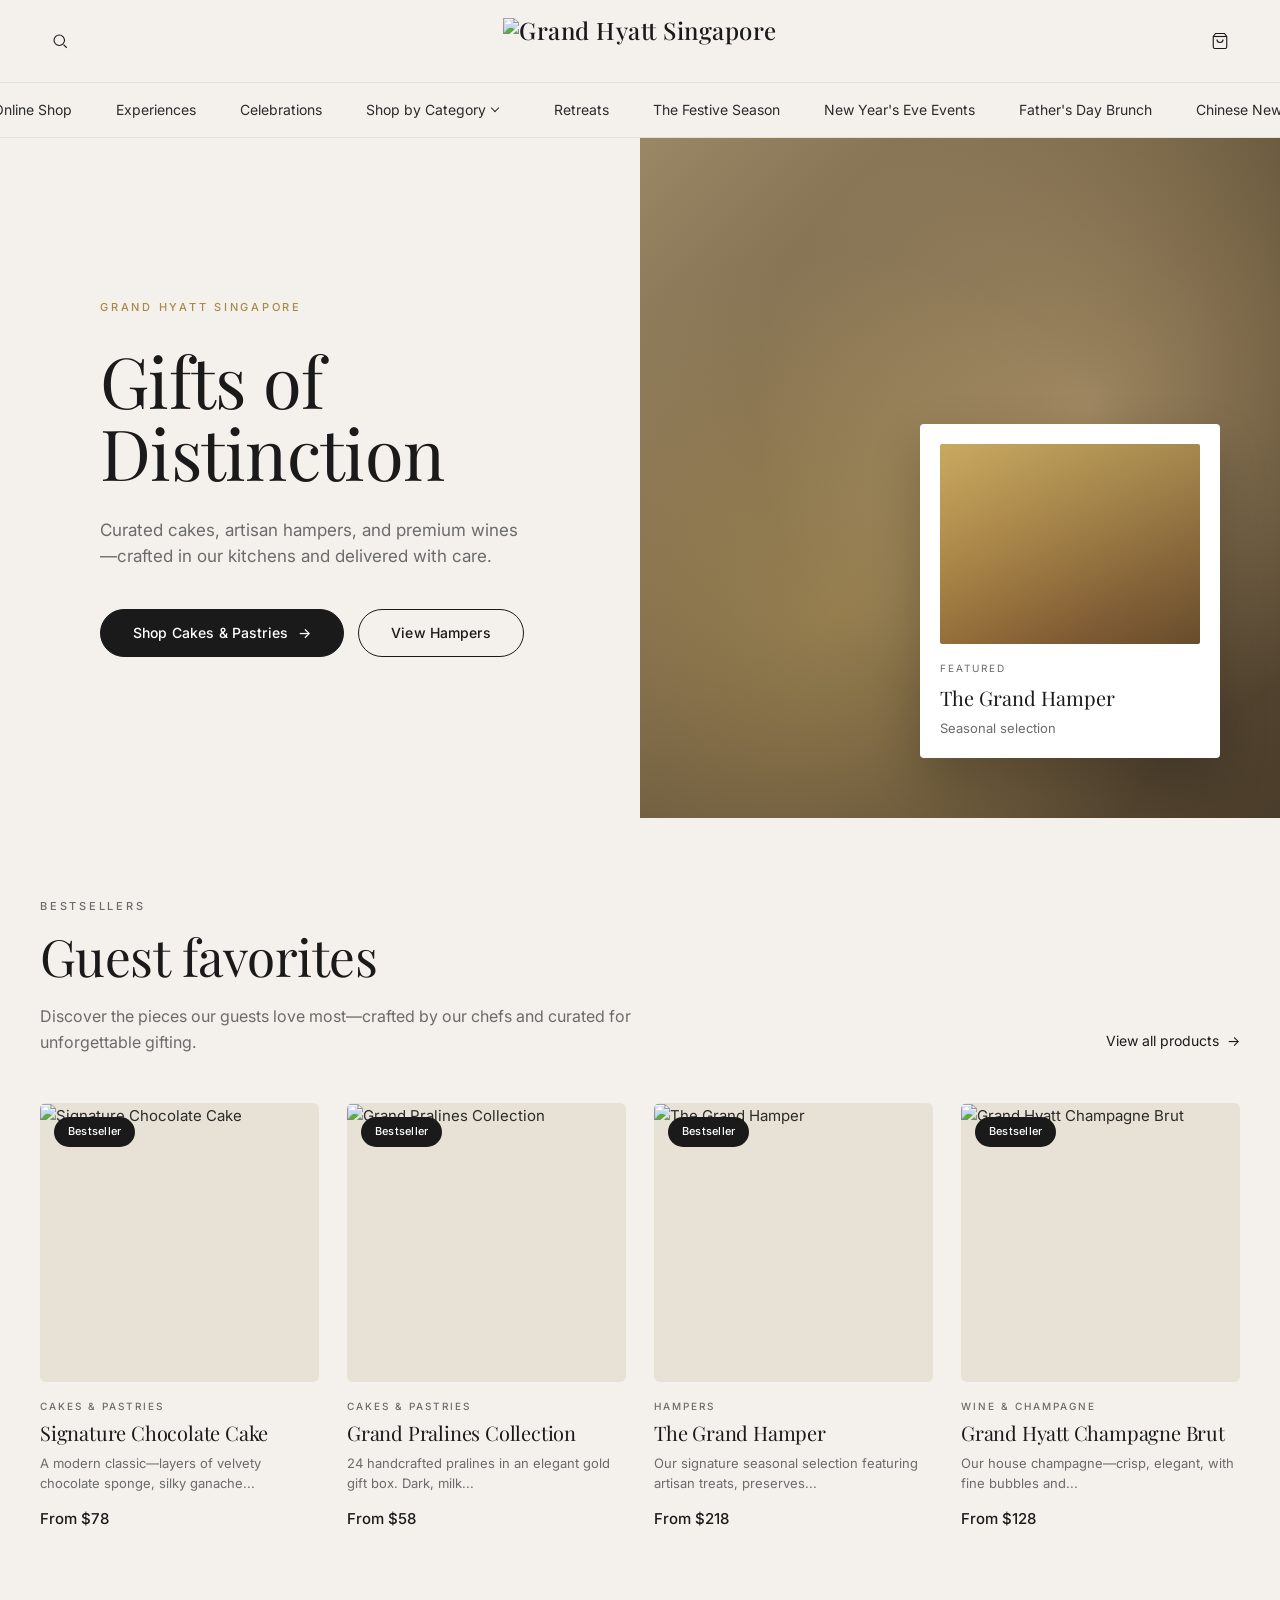
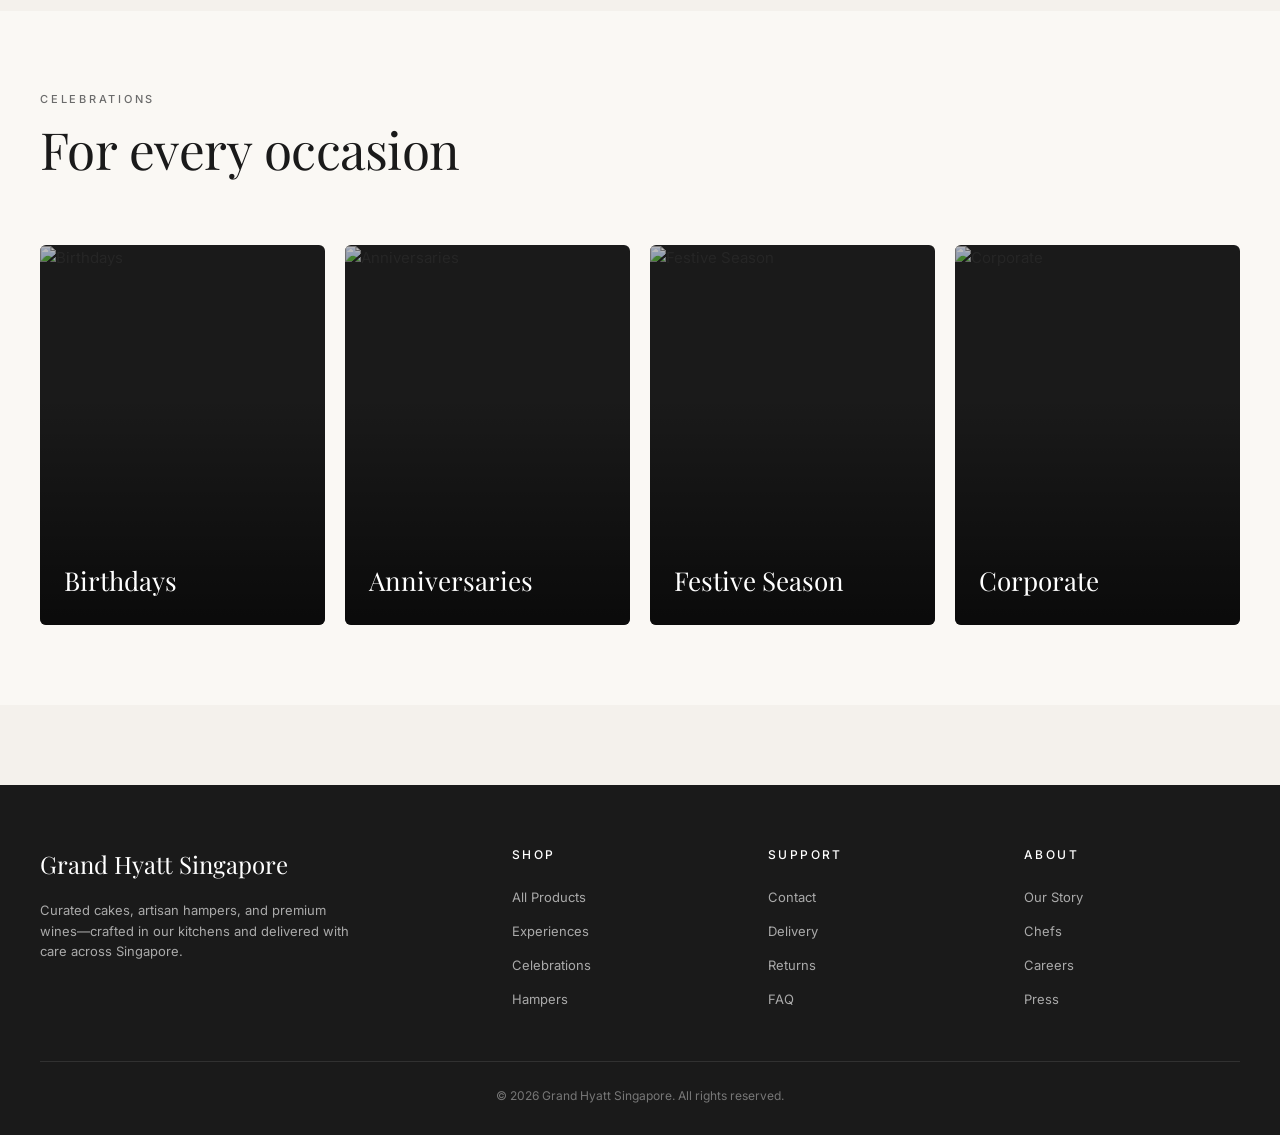
==== index.html @ 4c09e475 "create new template" ====
<!DOCTYPE html>
<html lang="en">
<head>
    <meta charset="UTF-8">
    <meta name="viewport" content="width=device-width, initial-scale=1.0">
    <title>Grand Hyatt Singapore — Gifts of Distinction</title>
    <link href="https://fonts.googleapis.com/css2?family=Playfair+Display:wght@400;500;600&family=Inter:wght@300;400;500;600&display=swap" rel="stylesheet">
    <link href="https://cdn.jsdelivr.net/npm/bootstrap@5.3.2/dist/css/bootstrap.min.css" rel="stylesheet">
    <link rel="stylesheet" href="assets/css/style.css">
</head>
<body>

<!-- ============ HEADER ============ -->
<header class="site-header">
    <div class="top-bar">
        <button class="icon-btn" aria-label="Search">
            <svg width="18" height="18" viewBox="0 0 24 24" fill="none" stroke="currentColor" stroke-width="1.5"><circle cx="11" cy="11" r="7"/><path d="m21 21-4.3-4.3"/></svg>
        </button>
        <a href="index.html" class="brand-logo"><img src="https://ireward.superghs.com/resource/yqhyattsgstore/logo/logo.jpg?v1.0004" alt="Grand Hyatt Singapore"></a>
        <a href="cart.html" class="icon-btn" aria-label="Cart">
            <svg width="18" height="18" viewBox="0 0 24 24" fill="none" stroke="currentColor" stroke-width="1.5"><path d="M6 2 3 6v14a2 2 0 0 0 2 2h14a2 2 0 0 0 2-2V6l-3-4Z"/><path d="M3 6h18"/><path d="M16 10a4 4 0 0 1-8 0"/></svg>
        </a>
    </div>
    <nav class="main-nav">
        <ul>
            <li><a href="shop.html">The Online Shop</a></li>
            <li><a href="experiences.html">Experiences</a></li>
            <li><a href="celebrations.html">Celebrations</a></li>
            <li class="has-dropdown">
                <a href="shop.html">Shop by Category</a>
                <div class="dropdown-menu-gh">
                    <a href="shop.html">Cakes &amp; Pastries</a>
                    <a href="shop.html">Hampers</a>
                    <a href="shop.html">Wine &amp; Champagne</a>
                    <a href="shop.html">Dining</a>
                    <a href="shop.html">Wellness</a>
                </div>
            </li>
            <li class="nav-divider"></li>
            <li><a href="shop.html">Retreats</a></li>
            <li><a href="shop.html">The Festive Season</a></li>
            <li><a href="shop.html">New Year's Eve Events</a></li>
            <li><a href="shop.html">Father's Day Brunch</a></li>
            <li><a href="shop.html">Chinese New Year</a></li>
        </ul>
    </nav>
</header>

<!-- ============ HERO ============ -->
<section class="hero">
    <div class="hero-content">
        <div class="hero-eyebrow fade-up">GRAND HYATT SINGAPORE</div>
        <h1 class="hero-title fade-up">Gifts of<br>Distinction</h1>
        <p class="hero-subtitle fade-up">Curated cakes, artisan hampers, and premium wines—crafted in our kitchens and delivered with care.</p>
        <div class="hero-actions fade-up">
            <a href="shop.html" class="btn-gh btn-primary-gh">
                Shop Cakes &amp; Pastries <span class="arrow">→</span>
            </a>
            <a href="celebrations.html" class="btn-gh btn-outline-gh">View Hampers</a>
        </div>
    </div>
    <div class="hero-image">
        <div class="hero-featured-card">
            <div class="featured-img"></div>
            <div class="featured-label">FEATURED</div>
            <div class="featured-title">The Grand Hamper</div>
            <div class="featured-desc">Seasonal selection</div>
        </div>
    </div>
</section>

<!-- ============ FEATURED PRODUCTS ============ -->
<section class="section">
    <div class="section-header fade-up">
        <div>
            <div class="section-eyebrow">BESTSELLERS</div>
            <h2 class="section-title">Guest favorites</h2>
            <p class="section-subtitle">Discover the pieces our guests love most—crafted by our chefs and curated for unforgettable gifting.</p>
        </div>
        <a href="shop.html" class="view-all">View all products <span class="arrow">→</span></a>
    </div>

    <div class="product-grid stagger">
        <div class="product-card" data-category="cakes">
            <div class="product-img-wrap">
                <span class="product-badge bestseller">Bestseller</span>
                <img class="product-img" src="https://picsum.photos/seed/gh157898554506/600/600" alt="Signature Chocolate Cake">
            </div>
            <div class="product-category">CAKES &amp; PASTRIES</div>
            <a href="product.html"><h3 class="product-name">Signature Chocolate Cake</h3></a>
            <p class="product-desc">A modern classic—layers of velvety chocolate sponge, silky ganache...</p>
            <div class="product-price">From $78</div>
        </div>

        <div class="product-card" data-category="cakes">
            <div class="product-img-wrap">
                <span class="product-badge bestseller">Bestseller</span>
                <img class="product-img" src="https://picsum.photos/seed/gh1548907040/600/600" alt="Grand Pralines Collection">
            </div>
            <div class="product-category">CAKES &amp; PASTRIES</div>
            <a href="product.html"><h3 class="product-name">Grand Pralines Collection</h3></a>
            <p class="product-desc">24 handcrafted pralines in an elegant gold gift box. Dark, milk...</p>
            <div class="product-price">From $58</div>
        </div>

        <div class="product-card" data-category="hampers">
            <div class="product-img-wrap">
                <span class="product-badge bestseller">Bestseller</span>
                <img class="product-img" src="https://picsum.photos/seed/gh160792059251/600/600" alt="The Grand Hamper">
            </div>
            <div class="product-category">HAMPERS</div>
            <a href="product.html"><h3 class="product-name">The Grand Hamper</h3></a>
            <p class="product-desc">Our signature seasonal selection featuring artisan treats, preserves...</p>
            <div class="product-price">From $218</div>
        </div>

        <div class="product-card" data-category="wine">
            <div class="product-img-wrap">
                <span class="product-badge bestseller">Bestseller</span>
                <img class="product-img" src="https://picsum.photos/seed/gh156952946584/600/600" alt="Grand Hyatt Champagne Brut">
            </div>
            <div class="product-category">WINE &amp; CHAMPAGNE</div>
            <a href="product.html"><h3 class="product-name">Grand Hyatt Champagne Brut</h3></a>
            <p class="product-desc">Our house champagne—crisp, elegant, with fine bubbles and...</p>
            <div class="product-price">From $128</div>
        </div>
    </div>
</section>

<!-- ============ CELEBRATION CATEGORIES ============ -->
<section class="section" style="background: var(--gh-cream-light);">
    <div class="section-header fade-up">
        <div>
            <div class="section-eyebrow">CELEBRATIONS</div>
            <h2 class="section-title">For every occasion</h2>
        </div>
    </div>
    <div class="celebration-grid stagger" style="margin-bottom: 0;">
        <a href="celebrations.html" class="celebration-card">
            <img src="https://picsum.photos/seed/gh1562777717/600/600" alt="Birthdays">
            <span class="celeb-title">Birthdays</span>
        </a>
        <a href="celebrations.html" class="celebration-card">
            <img src="https://picsum.photos/seed/gh1514849302/600/600" alt="Anniversaries">
            <span class="celeb-title">Anniversaries</span>
        </a>
        <a href="celebrations.html" class="celebration-card">
            <img src="https://picsum.photos/seed/gh160828602262/600/600" alt="Festive Season">
            <span class="celeb-title">Festive Season</span>
        </a>
        <a href="celebrations.html" class="celebration-card">
            <img src="https://picsum.photos/seed/gh160734464586/600/600" alt="Corporate">
            <span class="celeb-title">Corporate</span>
        </a>
    </div>
</section>

<!-- ============ FOOTER ============ -->
<footer class="site-footer">
    <div class="footer-grid">
        <div>
            <div class="footer-brand">Grand Hyatt Singapore</div>
            <p class="footer-desc">Curated cakes, artisan hampers, and premium wines—crafted in our kitchens and delivered with care across Singapore.</p>
        </div>
        <div>
            <div class="footer-title">Shop</div>
            <ul class="footer-links">
                <li><a href="shop.html">All Products</a></li>
                <li><a href="experiences.html">Experiences</a></li>
                <li><a href="celebrations.html">Celebrations</a></li>
                <li><a href="shop.html">Hampers</a></li>
            </ul>
        </div>
        <div>
            <div class="footer-title">Support</div>
            <ul class="footer-links">
                <li><a href="#">Contact</a></li>
                <li><a href="#">Delivery</a></li>
                <li><a href="#">Returns</a></li>
                <li><a href="#">FAQ</a></li>
            </ul>
        </div>
        <div>
            <div class="footer-title">About</div>
            <ul class="footer-links">
                <li><a href="#">Our Story</a></li>
                <li><a href="#">Chefs</a></li>
                <li><a href="#">Careers</a></li>
                <li><a href="#">Press</a></li>
            </ul>
        </div>
    </div>
    <div class="footer-bottom">
        © 2026 Grand Hyatt Singapore. All rights reserved.
    </div>
</footer>

<div class="chat-widget">
    <span class="chat-k">K</span>
    <span>Kimi Agent</span>
</div>

<script src="https://code.jquery.com/jquery-3.7.1.min.js"></script>
<script src="https://cdn.jsdelivr.net/npm/bootstrap@5.3.2/dist/js/bootstrap.bundle.min.js"></script>
<script src="assets/js/main.js"></script>
</body>
</html>
---- assets/css/style.css ----
/* ============================================
   Grand Hyatt Singapore eStore
   Luxury Design System
============================================ */

:root {
    --gh-cream: #f4f1ec;
    --gh-cream-light: #faf8f4;
    --gh-beige: #e8e2d6;
    --gh-gold: #c9a961;
    --gh-gold-light: #d9bf7f;
    --gh-gold-dark: #a88a47;
    --gh-dark: #1a1a1a;
    --gh-black: #0d0d0d;
    --gh-text: #2b2b2b;
    --gh-muted: #6b6b6b;
    --gh-border: #e5e0d5;
    --gh-success: #4a7c59;
    --font-serif: 'Playfair Display', Georgia, serif;
    --font-sans: 'Inter', -apple-system, BlinkMacSystemFont, sans-serif;
    --transition-smooth: cubic-bezier(0.4, 0, 0.2, 1);
}

* {
    -webkit-font-smoothing: antialiased;
    -moz-osx-font-smoothing: grayscale;
}

html {
    scroll-behavior: smooth;
}

body {
    font-family: var(--font-sans);
    color: var(--gh-text);
    background: var(--gh-cream);
    font-size: 15px;
    line-height: 1.6;
    overflow-x: hidden;
}

h1, h2, h3, h4, h5, h6,
.serif {
    font-family: var(--font-serif);
    font-weight: 400;
    letter-spacing: -0.01em;
    color: var(--gh-dark);
}

a {
    color: inherit;
    text-decoration: none;
    transition: color 0.25s var(--transition-smooth);
}

a:hover {
    color: var(--gh-gold-dark);
}

/* ============================================
   HEADER & NAVIGATION
============================================ */
.site-header {
    position: sticky;
    top: 0;
    z-index: 1000;
    background: rgba(244, 241, 236, 0.95);
    backdrop-filter: blur(12px);
    -webkit-backdrop-filter: blur(12px);
    border-bottom: 1px solid var(--gh-border);
    transition: all 0.3s var(--transition-smooth);
}

.site-header.scrolled {
    background: rgba(250, 248, 244, 0.98);
    box-shadow: 0 2px 20px rgba(0, 0, 0, 0.05);
}

.top-bar {
    display: grid;
    grid-template-columns: 1fr auto 1fr;
    align-items: center;
    padding: 18px 40px;
    position: relative;
    gap: 16px;
}

.top-bar > .icon-btn:first-child {
    justify-self: start;
}

.top-bar > .icon-btn:last-child {
    justify-self: end;
}

.icon-btn {
    width: 40px;
    height: 40px;
    display: inline-flex;
    align-items: center;
    justify-content: center;
    border-radius: 50%;
    background: transparent;
    border: none;
    color: var(--gh-dark);
    transition: all 0.25s var(--transition-smooth);
    position: relative;
    flex-shrink: 0;
    padding: 0;
}

.icon-btn svg {
    display: block;
}

.icon-btn:hover {
    background: var(--gh-beige);
    color: var(--gh-gold-dark);
}

.icon-btn .badge-count {
    position: absolute;
    top: 2px;
    right: 2px;
    background: var(--gh-gold);
    color: #fff;
    font-size: 10px;
    font-weight: 600;
    width: 16px;
    height: 16px;
    border-radius: 50%;
    display: flex;
    align-items: center;
    justify-content: center;
}

.brand-logo {
    font-family: var(--font-serif);
    font-size: 24px;
    font-weight: 500;
    letter-spacing: 0.02em;
    color: var(--gh-dark);
    justify-self: center;
    white-space: nowrap;
    line-height: 1;
    display: inline-flex;
    align-items: center;
}

.brand-logo img,
.brand-logo svg {
    height: 46px;
    width: auto;
    display: block;
}

.brand-logo:hover {
    color: var(--gh-dark);
}

.main-nav {
    border-top: 1px solid var(--gh-border);
    padding: 0 40px;
}

.main-nav ul {
    list-style: none;
    display: flex;
    justify-content: center;
    align-items: center;
    margin: 0;
    padding: 0;
    gap: 4px;
}

.main-nav ul li {
    position: relative;
}

.main-nav ul li a {
    display: block;
    padding: 16px 20px;
    font-size: 14px;
    font-weight: 400;
    color: var(--gh-text);
    white-space: nowrap;
    position: relative;
    transition: color 0.25s var(--transition-smooth);
}

.main-nav ul li a::after {
    content: '';
    position: absolute;
    bottom: 8px;
    left: 50%;
    transform: translateX(-50%);
    width: 0;
    height: 1px;
    background: var(--gh-gold);
    transition: width 0.3s var(--transition-smooth);
}

.main-nav ul li a:hover::after,
.main-nav ul li.active > a::after {
    width: calc(100% - 40px);
}

.main-nav ul li.active > a,
.main-nav ul li a:hover {
    color: var(--gh-gold-dark);
}

.main-nav .nav-divider {
    width: 1px;
    height: 16px;
    background: var(--gh-border);
    margin: 0 4px;
}

.main-nav .has-dropdown > a {
    display: inline-flex;
    align-items: center;
    gap: 6px;
}

.main-nav .has-dropdown > a::after {
    content: '';
    position: static;
    display: inline-block;
    width: 6px;
    height: 6px;
    background: transparent;
    border-right: 1.5px solid currentColor;
    border-bottom: 1.5px solid currentColor;
    transform: translateY(-2px) rotate(45deg);
    transition: transform 0.3s var(--transition-smooth);
    left: auto;
    bottom: auto;
}

.main-nav .has-dropdown:hover > a::after {
    transform: translateY(0) rotate(225deg);
    width: 6px;
}

/* Dropdown */
.dropdown-menu-gh {
    position: absolute;
    top: 100%;
    left: 50%;
    transform: translateX(-50%) translateY(10px);
    min-width: 220px;
    background: #fff;
    border: 1px solid var(--gh-border);
    box-shadow: 0 20px 50px rgba(0, 0, 0, 0.08);
    padding: 12px 0;
    opacity: 0;
    visibility: hidden;
    transition: all 0.3s var(--transition-smooth);
    border-radius: 2px;
}

.has-dropdown:hover .dropdown-menu-gh {
    opacity: 1;
    visibility: visible;
    transform: translateX(-50%) translateY(0);
}

.dropdown-menu-gh a {
    display: block;
    padding: 10px 20px;
    font-size: 13px;
    color: var(--gh-text);
}

.dropdown-menu-gh a:hover {
    background: var(--gh-cream);
    color: var(--gh-gold-dark);
}

/* ============================================
   HERO SECTION
============================================ */
.hero {
    position: relative;
    display: grid;
    grid-template-columns: 1fr 1fr;
    min-height: 680px;
    background: var(--gh-cream);
    overflow: hidden;
}

.hero-content {
    display: flex;
    flex-direction: column;
    justify-content: center;
    padding: 80px 80px 80px 100px;
    position: relative;
    z-index: 2;
}

.hero-eyebrow {
    font-size: 11px;
    letter-spacing: 0.25em;
    text-transform: uppercase;
    color: var(--gh-gold-dark);
    margin-bottom: 28px;
    font-weight: 500;
}

.hero-title {
    font-size: clamp(48px, 5.5vw, 88px);
    line-height: 1.02;
    margin-bottom: 28px;
    color: var(--gh-dark);
    font-weight: 400;
}

.hero-subtitle {
    font-size: 17px;
    color: var(--gh-muted);
    max-width: 420px;
    margin-bottom: 40px;
    line-height: 1.55;
}

.hero-actions {
    display: flex;
    gap: 14px;
    flex-wrap: wrap;
}

.hero-image {
    position: relative;
    overflow: hidden;
    background: linear-gradient(135deg, #8a7a5e 0%, #5c4e38 100%);
}

.hero-image::before {
    content: '';
    position: absolute;
    inset: 0;
    background:
        radial-gradient(circle at 70% 40%, rgba(255, 220, 160, 0.35), transparent 55%),
        radial-gradient(circle at 30% 70%, rgba(201, 169, 97, 0.45), transparent 55%),
        linear-gradient(135deg, #9a8765 0%, #6b5a3f 50%, #4a3c2a 100%);
    background-size: cover;
    background-position: center;
    transition: transform 8s var(--transition-smooth);
}

.hero-image::after {
    content: '';
    position: absolute;
    inset: 0;
    background-image: url('https://picsum.photos/seed/hyattroom/1200/800');
    background-size: cover;
    background-position: center;
    mix-blend-mode: overlay;
    opacity: 0.75;
    transition: transform 8s var(--transition-smooth);
}

.hero:hover .hero-image::after {
    transform: scale(1.05);
}

.hero:hover .hero-image::before {
    transform: scale(1.05);
}

.hero-featured-card {
    position: absolute;
    bottom: 60px;
    right: 60px;
    width: 300px;
    background: #fff;
    padding: 20px;
    border-radius: 4px;
    box-shadow: 0 20px 50px rgba(0, 0, 0, 0.2);
    animation: floatIn 1.2s var(--transition-smooth) 0.4s backwards;
}

.hero-featured-card .featured-img {
    width: 100%;
    height: 200px;
    background:
        linear-gradient(180deg, transparent, rgba(0,0,0,0.3)),
        linear-gradient(135deg, #c9a961 0%, #8a6f3f 100%),
        url('https://picsum.photos/seed/hamperbasket/600/400');
    background-size: cover;
    background-position: center;
    background-blend-mode: overlay, normal, normal;
    border-radius: 2px;
    margin-bottom: 16px;
}

.hero-featured-card .featured-label {
    font-size: 10px;
    letter-spacing: 0.2em;
    text-transform: uppercase;
    color: var(--gh-muted);
    margin-bottom: 6px;
}

.hero-featured-card .featured-title {
    font-family: var(--font-serif);
    font-size: 20px;
    color: var(--gh-dark);
    margin-bottom: 4px;
}

.hero-featured-card .featured-desc {
    font-size: 13px;
    color: var(--gh-muted);
}

@keyframes floatIn {
    from {
        opacity: 0;
        transform: translateY(40px);
    }
    to {
        opacity: 1;
        transform: translateY(0);
    }
}

/* ============================================
   BUTTONS
============================================ */
.btn-gh {
    display: inline-flex;
    align-items: center;
    justify-content: center;
    gap: 10px;
    padding: 16px 32px;
    font-size: 14px;
    font-weight: 500;
    letter-spacing: 0.01em;
    border: 1px solid transparent;
    border-radius: 50px;
    cursor: pointer;
    transition: all 0.3s var(--transition-smooth);
    text-decoration: none;
    white-space: nowrap;
    font-family: var(--font-sans);
    line-height: 1;
}

.btn-primary-gh {
    background: var(--gh-dark);
    color: #fff;
    border-color: var(--gh-dark);
}

.btn-primary-gh:hover {
    background: var(--gh-gold-dark);
    border-color: var(--gh-gold-dark);
    color: #fff;
    transform: translateY(-2px);
    box-shadow: 0 10px 30px rgba(168, 138, 71, 0.3);
}

.btn-outline-gh {
    background: transparent;
    color: var(--gh-dark);
    border-color: var(--gh-dark);
}

.btn-outline-gh:hover {
    background: var(--gh-dark);
    color: #fff;
    transform: translateY(-2px);
}

.btn-gold-gh {
    background: var(--gh-gold);
    color: #fff;
    border-color: var(--gh-gold);
}

.btn-gold-gh:hover {
    background: var(--gh-gold-dark);
    border-color: var(--gh-gold-dark);
    color: #fff;
    transform: translateY(-2px);
    box-shadow: 0 10px 30px rgba(201, 169, 97, 0.4);
}

.btn-gh .arrow {
    transition: transform 0.3s var(--transition-smooth);
}

.btn-gh:hover .arrow {
    transform: translateX(4px);
}

/* ============================================
   SECTION COMMON
============================================ */
.section {
    padding: 80px 40px;
}

.section-eyebrow {
    font-size: 11px;
    letter-spacing: 0.25em;
    text-transform: uppercase;
    color: var(--gh-muted);
    margin-bottom: 12px;
    font-weight: 500;
}

.section-title {
    font-size: clamp(32px, 4vw, 56px);
    margin-bottom: 20px;
    line-height: 1.1;
}

.section-subtitle {
    font-size: 16px;
    color: var(--gh-muted);
    max-width: 600px;
    margin-bottom: 0;
}

.section-header {
    display: flex;
    justify-content: space-between;
    align-items: flex-end;
    margin-bottom: 48px;
    flex-wrap: wrap;
    gap: 20px;
}

.view-all {
    font-size: 14px;
    color: var(--gh-dark);
    display: inline-flex;
    align-items: center;
    gap: 8px;
    border-bottom: 1px solid transparent;
    padding-bottom: 2px;
    transition: all 0.25s var(--transition-smooth);
}

.view-all:hover {
    border-bottom-color: var(--gh-gold);
    color: var(--gh-gold-dark);
}

.view-all .arrow {
    transition: transform 0.3s var(--transition-smooth);
}

.view-all:hover .arrow {
    transform: translateX(4px);
}

/* ============================================
   FILTERS (Shop page)
============================================ */
.filter-bar {
    display: flex;
    align-items: center;
    gap: 8px;
    flex-wrap: wrap;
    margin-bottom: 24px;
}

.filter-chip {
    display: inline-flex;
    align-items: center;
    gap: 6px;
    padding: 8px 18px;
    border-radius: 50px;
    border: 1px solid var(--gh-border);
    background: transparent;
    font-size: 13px;
    color: var(--gh-text);
    cursor: pointer;
    transition: all 0.25s var(--transition-smooth);
    font-family: var(--font-sans);
    white-space: nowrap;
}

.filter-chip:hover {
    border-color: var(--gh-dark);
    color: var(--gh-dark);
}

.filter-chip.active {
    background: var(--gh-dark);
    color: #fff;
    border-color: var(--gh-dark);
}

.filter-chip .chip-count {
    font-size: 11px;
    color: var(--gh-muted);
    margin-left: 4px;
}

.filter-chip.active .chip-count {
    color: rgba(255,255,255,0.7);
}

.filter-sort {
    margin-left: auto;
    padding: 8px 18px;
    border: 1px solid var(--gh-border);
    border-radius: 50px;
    background: transparent;
    font-size: 13px;
    cursor: pointer;
    font-family: var(--font-sans);
}

.filter-seasonal {
    display: flex;
    align-items: center;
    gap: 8px;
    flex-wrap: wrap;
    font-size: 12px;
    color: var(--gh-muted);
}

.filter-seasonal .seasonal-label {
    font-weight: 500;
    color: var(--gh-muted);
    margin-right: 4px;
}

.filter-seasonal .filter-chip {
    padding: 6px 14px;
    font-size: 12px;
}

/* ============================================
   PRODUCT GRID
============================================ */
.product-grid {
    display: grid;
    grid-template-columns: repeat(auto-fill, minmax(260px, 1fr));
    gap: 28px;
}

.product-card {
    background: transparent;
    cursor: pointer;
    transition: transform 0.4s var(--transition-smooth);
    position: relative;
}

.product-card .product-img-wrap {
    position: relative;
    aspect-ratio: 1 / 1;
    overflow: hidden;
    border-radius: 6px;
    margin-bottom: 16px;
    background: var(--gh-beige);
}

.product-card .product-img {
    width: 100%;
    height: 100%;
    object-fit: cover;
    transition: transform 0.8s var(--transition-smooth);
}

.product-card:hover .product-img {
    transform: scale(1.06);
}

.product-badge {
    position: absolute;
    top: 14px;
    left: 14px;
    padding: 6px 14px;
    border-radius: 50px;
    font-size: 11px;
    font-weight: 500;
    letter-spacing: 0.02em;
    z-index: 2;
}

.product-badge.bestseller {
    background: var(--gh-dark);
    color: #fff;
}

.product-badge.new {
    background: var(--gh-gold);
    color: #fff;
}

.product-badge.limited {
    background: #fff;
    color: var(--gh-dark);
}

.product-badge.popular {
    background: var(--gh-gold-light);
    color: var(--gh-dark);
}

.product-badge.gift {
    background: #fff;
    color: var(--gh-dark);
}

.product-category {
    font-size: 10px;
    letter-spacing: 0.2em;
    text-transform: uppercase;
    color: var(--gh-muted);
    margin-bottom: 6px;
    font-weight: 500;
}

.product-name {
    font-family: var(--font-serif);
    font-size: 20px;
    color: var(--gh-dark);
    margin-bottom: 8px;
    line-height: 1.3;
}

.product-desc {
    font-size: 13px;
    color: var(--gh-muted);
    margin-bottom: 14px;
    line-height: 1.5;
    display: -webkit-box;
    -webkit-line-clamp: 2;
    -webkit-box-orient: vertical;
    overflow: hidden;
}

.product-price {
    font-size: 15px;
    color: var(--gh-dark);
    font-weight: 500;
}

/* ============================================
   PRODUCT DETAIL
============================================ */
.back-link {
    font-size: 13px;
    color: var(--gh-muted);
    display: inline-flex;
    align-items: center;
    gap: 6px;
    margin-bottom: 40px;
    transition: color 0.25s var(--transition-smooth);
}

.back-link:hover {
    color: var(--gh-dark);
}

.product-detail {
    display: grid;
    grid-template-columns: 1fr 1fr;
    gap: 60px;
    padding: 40px;
}

.product-detail-img {
    aspect-ratio: 1 / 1;
    background: var(--gh-beige);
    border-radius: 6px;
    overflow: hidden;
}

.product-detail-img img {
    width: 100%;
    height: 100%;
    object-fit: cover;
    transition: transform 0.6s var(--transition-smooth);
}

.product-detail-img:hover img {
    transform: scale(1.03);
}

.product-detail-info {
    padding-top: 20px;
}

.product-detail-cat {
    font-size: 11px;
    letter-spacing: 0.25em;
    text-transform: uppercase;
    color: var(--gh-muted);
    margin-bottom: 16px;
    font-weight: 500;
}

.product-detail-title {
    font-family: var(--font-serif);
    font-size: clamp(36px, 4vw, 56px);
    line-height: 1.1;
    color: var(--gh-dark);
    margin-bottom: 20px;
}

.product-detail-desc {
    font-size: 15px;
    color: var(--gh-muted);
    line-height: 1.6;
    margin-bottom: 28px;
}

.product-detail-price {
    display: flex;
    align-items: baseline;
    gap: 10px;
    margin-bottom: 32px;
    padding-bottom: 28px;
    border-bottom: 1px solid var(--gh-border);
}

.product-detail-price .price {
    font-family: var(--font-serif);
    font-size: 32px;
    color: var(--gh-dark);
}

.product-detail-price .price-unit {
    font-size: 14px;
    color: var(--gh-muted);
}

.form-label-gh {
    font-size: 13px;
    color: var(--gh-dark);
    margin-bottom: 12px;
    font-weight: 500;
}

.size-options {
    display: flex;
    flex-wrap: wrap;
    gap: 10px;
    margin-bottom: 28px;
}

.size-option {
    padding: 12px 20px;
    border: 1px solid var(--gh-border);
    background: transparent;
    border-radius: 50px;
    cursor: pointer;
    font-size: 13px;
    font-family: var(--font-sans);
    transition: all 0.25s var(--transition-smooth);
}

.size-option:hover {
    border-color: var(--gh-dark);
}

.size-option.active {
    background: var(--gh-dark);
    color: #fff;
    border-color: var(--gh-dark);
}

.quantity-selector {
    display: inline-flex;
    align-items: center;
    gap: 16px;
    margin-bottom: 28px;
}

.qty-btn {
    width: 36px;
    height: 36px;
    border-radius: 50%;
    border: 1px solid var(--gh-border);
    background: transparent;
    cursor: pointer;
    display: inline-flex;
    align-items: center;
    justify-content: center;
    transition: all 0.25s var(--transition-smooth);
    font-size: 18px;
    color: var(--gh-text);
}

.qty-btn:hover {
    border-color: var(--gh-dark);
    background: var(--gh-dark);
    color: #fff;
}

.qty-value {
    min-width: 24px;
    text-align: center;
    font-size: 15px;
    font-weight: 500;
}

.add-to-cart-btn {
    width: 100%;
    padding: 20px;
    background: var(--gh-dark);
    color: #fff;
    border: none;
    border-radius: 50px;
    font-size: 15px;
    font-family: var(--font-sans);
    font-weight: 500;
    cursor: pointer;
    transition: all 0.3s var(--transition-smooth);
    display: inline-flex;
    align-items: center;
    justify-content: center;
    gap: 10px;
    margin-bottom: 20px;
}

.add-to-cart-btn:hover {
    background: var(--gh-gold-dark);
    transform: translateY(-2px);
    box-shadow: 0 10px 30px rgba(168, 138, 71, 0.3);
}

.product-meta {
    display: flex;
    gap: 20px;
    font-size: 13px;
    color: var(--gh-muted);
    flex-wrap: wrap;
}

.product-meta span {
    display: inline-flex;
    align-items: center;
    gap: 6px;
}

.product-meta .check {
    color: var(--gh-success);
}

/* ============================================
   EXPERIENCES CARDS
============================================ */
.experience-grid {
    display: grid;
    grid-template-columns: repeat(auto-fill, minmax(340px, 1fr));
    gap: 28px;
}

.experience-card {
    background: #fff;
    border-radius: 6px;
    overflow: hidden;
    transition: all 0.4s var(--transition-smooth);
    box-shadow: 0 2px 8px rgba(0, 0, 0, 0.03);
    position: relative;
}

.experience-card:hover {
    transform: translateY(-8px);
    box-shadow: 0 20px 50px rgba(0, 0, 0, 0.08);
}

.experience-card .exp-img {
    position: relative;
    aspect-ratio: 4 / 3;
    overflow: hidden;
    background: var(--gh-beige);
}

.experience-card .exp-img img {
    width: 100%;
    height: 100%;
    object-fit: cover;
    transition: transform 0.8s var(--transition-smooth);
}

.experience-card:hover .exp-img img {
    transform: scale(1.06);
}

.exp-rating {
    position: absolute;
    top: 14px;
    right: 14px;
    background: rgba(255, 255, 255, 0.95);
    padding: 6px 12px;
    border-radius: 50px;
    font-size: 12px;
    font-weight: 600;
    display: inline-flex;
    align-items: center;
    gap: 4px;
    backdrop-filter: blur(8px);
}

.exp-rating .star {
    color: var(--gh-gold);
}

.experience-card .exp-body {
    padding: 24px;
}

.experience-card .exp-title {
    font-family: var(--font-serif);
    font-size: 22px;
    color: var(--gh-dark);
    margin-bottom: 10px;
}

.experience-card .exp-desc {
    font-size: 13px;
    color: var(--gh-muted);
    line-height: 1.5;
    margin-bottom: 16px;
    display: -webkit-box;
    -webkit-line-clamp: 2;
    -webkit-box-orient: vertical;
    overflow: hidden;
}

.exp-meta {
    display: flex;
    gap: 14px;
    font-size: 12px;
    color: var(--gh-muted);
    padding-bottom: 16px;
    border-bottom: 1px solid var(--gh-border);
    margin-bottom: 16px;
    flex-wrap: wrap;
}

.exp-meta span {
    display: inline-flex;
    align-items: center;
    gap: 4px;
}

.exp-footer {
    display: flex;
    justify-content: space-between;
    align-items: center;
}

.exp-price {
    font-family: var(--font-serif);
    font-size: 24px;
    color: var(--gh-dark);
}

.exp-book {
    font-size: 13px;
    color: var(--gh-gold-dark);
    display: inline-flex;
    align-items: center;
    gap: 6px;
    transition: all 0.25s var(--transition-smooth);
}

.exp-book:hover {
    color: var(--gh-gold);
}

.exp-book:hover .arrow {
    transform: translateX(4px);
}

.exp-book .arrow {
    transition: transform 0.3s var(--transition-smooth);
}

/* ============================================
   CELEBRATION CATEGORIES
============================================ */
.celebration-grid {
    display: grid;
    grid-template-columns: repeat(auto-fit, minmax(240px, 1fr));
    gap: 20px;
    margin-bottom: 80px;
}

.celebration-card {
    position: relative;
    aspect-ratio: 3 / 4;
    border-radius: 6px;
    overflow: hidden;
    cursor: pointer;
    background: var(--gh-dark);
}

.celebration-card img {
    width: 100%;
    height: 100%;
    object-fit: cover;
    transition: transform 0.8s var(--transition-smooth);
    opacity: 0.7;
}

.celebration-card:hover img {
    transform: scale(1.08);
    opacity: 0.85;
}

.celebration-card::after {
    content: '';
    position: absolute;
    inset: 0;
    background: linear-gradient(to top, rgba(0,0,0,0.6), transparent 60%);
}

.celebration-card .celeb-title {
    position: absolute;
    bottom: 24px;
    left: 24px;
    right: 24px;
    font-family: var(--font-serif);
    font-size: 26px;
    color: #fff;
    z-index: 2;
}

/* Featured Hampers */
.hamper-grid {
    display: grid;
    grid-template-columns: repeat(auto-fill, minmax(260px, 1fr));
    gap: 24px;
}

.hamper-card {
    background: transparent;
    cursor: pointer;
    transition: transform 0.3s var(--transition-smooth);
}

.hamper-card:hover {
    transform: translateY(-4px);
}

.hamper-card .hamper-img-wrap {
    position: relative;
    aspect-ratio: 1 / 1;
    overflow: hidden;
    border-radius: 6px;
    margin-bottom: 16px;
    background: var(--gh-beige);
}

.hamper-card .hamper-img-wrap img {
    width: 100%;
    height: 100%;
    object-fit: cover;
    transition: transform 0.8s var(--transition-smooth);
}

.hamper-card:hover .hamper-img-wrap img {
    transform: scale(1.06);
}

.hamper-card .hamper-count {
    position: absolute;
    bottom: 14px;
    left: 14px;
    background: rgba(255, 255, 255, 0.95);
    padding: 6px 12px;
    border-radius: 50px;
    font-size: 12px;
    display: inline-flex;
    align-items: center;
    gap: 6px;
    backdrop-filter: blur(8px);
}

.hamper-card .hamper-name {
    font-family: var(--font-serif);
    font-size: 20px;
    color: var(--gh-dark);
    margin-bottom: 6px;
}

.hamper-card .hamper-desc {
    font-size: 13px;
    color: var(--gh-muted);
    line-height: 1.5;
    display: -webkit-box;
    -webkit-line-clamp: 2;
    -webkit-box-orient: vertical;
    overflow: hidden;
}

/* ============================================
   CART PAGE
============================================ */
.cart-wrapper {
    display: grid;
    grid-template-columns: 1fr 360px;
    gap: 40px;
    padding: 40px;
    max-width: 1200px;
    margin: 0 auto;
}

.cart-title {
    font-family: var(--font-serif);
    font-size: 48px;
    color: var(--gh-dark);
    margin-bottom: 40px;
}

.cart-item {
    background: #fff;
    border-radius: 6px;
    padding: 20px;
    display: grid;
    grid-template-columns: 100px 1fr auto auto;
    gap: 20px;
    align-items: center;
    box-shadow: 0 2px 8px rgba(0, 0, 0, 0.03);
    margin-bottom: 16px;
    position: relative;
    transition: all 0.3s var(--transition-smooth);
}

.cart-item:hover {
    box-shadow: 0 10px 30px rgba(0, 0, 0, 0.06);
}

.cart-item-img {
    width: 100px;
    height: 100px;
    border-radius: 6px;
    overflow: hidden;
    background: var(--gh-beige);
}

.cart-item-img img {
    width: 100%;
    height: 100%;
    object-fit: cover;
}

.cart-item-info .item-name {
    font-family: var(--font-serif);
    font-size: 17px;
    color: var(--gh-dark);
    margin-bottom: 4px;
    font-weight: 500;
}

.cart-item-info .item-opt {
    font-size: 13px;
    color: var(--gh-muted);
}

.cart-item-qty {
    display: inline-flex;
    align-items: center;
    gap: 12px;
}

.cart-item-price {
    font-size: 16px;
    color: var(--gh-dark);
    font-weight: 500;
    min-width: 60px;
    text-align: right;
}

.cart-item-remove {
    position: absolute;
    top: 14px;
    right: 14px;
    background: transparent;
    border: none;
    color: var(--gh-muted);
    cursor: pointer;
    width: 28px;
    height: 28px;
    border-radius: 50%;
    display: inline-flex;
    align-items: center;
    justify-content: center;
    transition: all 0.2s var(--transition-smooth);
}

.cart-item-remove:hover {
    background: var(--gh-beige);
    color: var(--gh-dark);
}

/* Order summary */
.order-summary {
    background: #fff;
    border-radius: 6px;
    padding: 28px;
    box-shadow: 0 2px 8px rgba(0, 0, 0, 0.03);
    position: sticky;
    top: 160px;
    align-self: flex-start;
}

.order-summary-title {
    font-family: var(--font-serif);
    font-size: 22px;
    color: var(--gh-dark);
    margin-bottom: 24px;
}

.summary-row {
    display: flex;
    justify-content: space-between;
    padding: 8px 0;
    font-size: 14px;
    color: var(--gh-text);
}

.summary-divider {
    height: 1px;
    background: var(--gh-border);
    margin: 16px 0;
}

.summary-total {
    display: flex;
    justify-content: space-between;
    font-size: 18px;
    font-weight: 500;
    color: var(--gh-dark);
    margin-bottom: 24px;
}

.summary-total .label {
    font-family: var(--font-serif);
}

.checkout-btn {
    width: 100%;
    padding: 16px;
    background: var(--gh-dark);
    color: #fff;
    border: none;
    border-radius: 50px;
    font-size: 14px;
    font-weight: 500;
    cursor: pointer;
    transition: all 0.3s var(--transition-smooth);
    display: inline-flex;
    align-items: center;
    justify-content: center;
    gap: 10px;
    font-family: var(--font-sans);
    margin-bottom: 16px;
}

.checkout-btn:hover {
    background: var(--gh-gold-dark);
    transform: translateY(-2px);
}

.checkout-btn .arrow {
    transition: transform 0.3s var(--transition-smooth);
}

.checkout-btn:hover .arrow {
    transform: translateX(4px);
}

.free-shipping-note {
    background: var(--gh-cream);
    padding: 12px 16px;
    border-radius: 8px;
    font-size: 12px;
    color: var(--gh-muted);
    display: flex;
    align-items: center;
    gap: 10px;
}

.free-shipping-note .truck-icon {
    color: var(--gh-gold);
}

/* ============================================
   CHECKOUT STEPS
============================================ */
.checkout-wrapper {
    max-width: 1100px;
    margin: 0 auto;
    padding: 40px;
}

.checkout-steps {
    display: flex;
    align-items: center;
    gap: 8px;
    margin-bottom: 40px;
    flex-wrap: wrap;
}

.step-item {
    display: inline-flex;
    align-items: center;
    padding: 10px 22px;
    border-radius: 50px;
    font-size: 13px;
    color: var(--gh-muted);
    background: transparent;
    transition: all 0.3s var(--transition-smooth);
    gap: 8px;
}

.step-item.completed {
    background: var(--gh-beige);
    color: var(--gh-dark);
}

.step-item.active {
    background: var(--gh-dark);
    color: #fff;
}

.step-item .step-num {
    display: inline-flex;
    align-items: center;
    justify-content: center;
}

.step-item.completed .step-num {
    color: var(--gh-success);
}

.step-divider {
    width: 24px;
    height: 1px;
    background: var(--gh-border);
}

.checkout-grid {
    display: grid;
    grid-template-columns: 1fr 360px;
    gap: 40px;
}

.checkout-form-card {
    background: #fff;
    border-radius: 8px;
    padding: 32px;
    box-shadow: 0 2px 8px rgba(0, 0, 0, 0.03);
    margin-bottom: 20px;
}

.checkout-form-title {
    font-family: var(--font-serif);
    font-size: 22px;
    color: var(--gh-dark);
    margin-bottom: 24px;
    display: flex;
    align-items: center;
    gap: 10px;
}

.form-group-gh {
    margin-bottom: 20px;
}

.form-row-gh {
    display: grid;
    grid-template-columns: 1fr 1fr;
    gap: 16px;
}

.form-label-sm {
    display: block;
    font-size: 13px;
    color: var(--gh-text);
    margin-bottom: 8px;
}

.form-control-gh {
    width: 100%;
    padding: 14px 16px;
    border: 1px solid var(--gh-border);
    border-radius: 8px;
    font-size: 14px;
    font-family: var(--font-sans);
    background: #fff;
    transition: all 0.25s var(--transition-smooth);
}

.form-control-gh:focus {
    outline: none;
    border-color: var(--gh-gold);
    box-shadow: 0 0 0 3px rgba(201, 169, 97, 0.12);
}

.continue-btn {
    width: 100%;
    padding: 16px;
    background: var(--gh-dark);
    color: #fff;
    border: none;
    border-radius: 50px;
    font-size: 14px;
    font-weight: 500;
    cursor: pointer;
    transition: all 0.3s var(--transition-smooth);
    display: inline-flex;
    align-items: center;
    justify-content: center;
    gap: 10px;
    font-family: var(--font-sans);
}

.continue-btn:hover {
    background: var(--gh-gold-dark);
    transform: translateY(-2px);
}

/* Checkout summary side */
.checkout-summary {
    background: var(--gh-cream-light);
    border-radius: 8px;
    padding: 28px;
    align-self: flex-start;
    position: sticky;
    top: 160px;
}

.checkout-summary-title {
    font-family: var(--font-serif);
    font-size: 20px;
    color: var(--gh-dark);
    margin-bottom: 20px;
}

.summary-item {
    display: flex;
    align-items: center;
    gap: 14px;
    padding-bottom: 16px;
    margin-bottom: 16px;
    border-bottom: 1px solid var(--gh-border);
}

.summary-item-img {
    width: 60px;
    height: 60px;
    border-radius: 6px;
    overflow: hidden;
    background: var(--gh-beige);
    flex-shrink: 0;
}

.summary-item-img img {
    width: 100%;
    height: 100%;
    object-fit: cover;
}

.summary-item-info {
    flex: 1;
    min-width: 0;
}

.summary-item-info .name {
    font-family: var(--font-serif);
    font-size: 15px;
    color: var(--gh-dark);
    overflow: hidden;
    text-overflow: ellipsis;
    white-space: nowrap;
}

.summary-item-info .qty {
    font-size: 12px;
    color: var(--gh-muted);
}

.summary-item-price {
    font-size: 14px;
    font-weight: 500;
}

/* Review page cards */
.review-card {
    background: #fff;
    border-radius: 8px;
    padding: 24px;
    box-shadow: 0 2px 8px rgba(0, 0, 0, 0.03);
    margin-bottom: 16px;
    position: relative;
}

.review-card .review-label {
    font-family: var(--font-serif);
    font-size: 15px;
    color: var(--gh-dark);
    margin-bottom: 8px;
    font-weight: 500;
}

.review-card .review-content {
    font-size: 13px;
    color: var(--gh-text);
    line-height: 1.6;
}

.review-card .review-edit {
    position: absolute;
    top: 20px;
    right: 24px;
    font-size: 13px;
    color: var(--gh-gold-dark);
    cursor: pointer;
}

.review-card .review-edit:hover {
    color: var(--gh-gold);
}

/* ============================================
   FOOTER
============================================ */
.site-footer {
    background: var(--gh-dark);
    color: #aaa;
    padding: 60px 40px 30px;
    margin-top: 80px;
}

.footer-grid {
    display: grid;
    grid-template-columns: 2fr 1fr 1fr 1fr;
    gap: 40px;
    max-width: 1400px;
    margin: 0 auto 40px;
}

.footer-brand {
    font-family: var(--font-serif);
    font-size: 24px;
    color: #fff;
    margin-bottom: 16px;
}

.footer-desc {
    font-size: 13px;
    line-height: 1.6;
    max-width: 320px;
}

.footer-title {
    font-size: 12px;
    letter-spacing: 0.2em;
    text-transform: uppercase;
    color: #fff;
    margin-bottom: 20px;
    font-weight: 500;
}

.footer-links {
    list-style: none;
    padding: 0;
    margin: 0;
}

.footer-links li {
    margin-bottom: 10px;
}

.footer-links a {
    font-size: 13px;
    color: #aaa;
    transition: color 0.25s var(--transition-smooth);
}

.footer-links a:hover {
    color: var(--gh-gold-light);
}

.footer-bottom {
    border-top: 1px solid rgba(255,255,255,0.1);
    padding-top: 24px;
    text-align: center;
    font-size: 12px;
    color: #777;
}

/* ============================================
   CHAT AGENT WIDGET
============================================ */
.chat-widget {
    display: none !important;
}

.chat-widget:hover {
    transform: translateY(-4px);
    background: var(--gh-gold-dark);
    color: #fff;
}

.chat-widget .chat-k {
    background: var(--gh-gold);
    color: #fff;
    width: 20px;
    height: 20px;
    border-radius: 50%;
    display: inline-flex;
    align-items: center;
    justify-content: center;
    font-weight: 600;
    font-size: 10px;
}

/* ============================================
   ANIMATIONS
============================================ */
.fade-up {
    opacity: 0;
    transform: translateY(30px);
    transition: all 0.8s var(--transition-smooth);
}

.fade-up.visible {
    opacity: 1;
    transform: translateY(0);
}

.fade-in {
    opacity: 0;
    transition: opacity 0.8s var(--transition-smooth);
}

.fade-in.visible {
    opacity: 1;
}

.stagger > * {
    opacity: 0;
    transform: translateY(20px);
    transition: all 0.6s var(--transition-smooth);
}

.stagger.visible > *:nth-child(1) { transition-delay: 0.05s; }
.stagger.visible > *:nth-child(2) { transition-delay: 0.1s; }
.stagger.visible > *:nth-child(3) { transition-delay: 0.15s; }
.stagger.visible > *:nth-child(4) { transition-delay: 0.2s; }
.stagger.visible > *:nth-child(5) { transition-delay: 0.25s; }
.stagger.visible > *:nth-child(6) { transition-delay: 0.3s; }
.stagger.visible > *:nth-child(7) { transition-delay: 0.35s; }
.stagger.visible > *:nth-child(8) { transition-delay: 0.4s; }

.stagger.visible > * {
    opacity: 1;
    transform: translateY(0);
}

/* Toast */
.gh-toast {
    position: fixed;
    bottom: 80px;
    right: 24px;
    background: var(--gh-dark);
    color: #fff;
    padding: 16px 22px;
    border-radius: 8px;
    font-size: 13px;
    opacity: 0;
    transform: translateY(20px);
    transition: all 0.3s var(--transition-smooth);
    z-index: 2000;
    box-shadow: 0 20px 50px rgba(0, 0, 0, 0.3);
    display: flex;
    align-items: center;
    gap: 10px;
}

.gh-toast.show {
    opacity: 1;
    transform: translateY(0);
}

.gh-toast .toast-icon {
    color: var(--gh-gold);
}

/* ============================================
   RESPONSIVE
============================================ */
@media (max-width: 1024px) {
    .hero {
        grid-template-columns: 1fr;
        min-height: auto;
    }

    .hero-content {
        padding: 60px 40px;
    }

    .hero-image {
        min-height: 400px;
    }

    .hero-featured-card {
        right: 30px;
        bottom: 30px;
        width: 240px;
    }

    .product-detail,
    .cart-wrapper,
    .checkout-grid {
        grid-template-columns: 1fr;
    }

    .footer-grid {
        grid-template-columns: 1fr 1fr;
    }

    .main-nav ul {
        overflow-x: auto;
        justify-content: flex-start;
        padding-bottom: 4px;
    }
}

@media (max-width: 640px) {
    .top-bar {
        padding: 14px 20px;
    }

    .brand-logo {
        font-size: 18px;
    }

    .main-nav {
        padding: 0 20px;
    }

    .main-nav ul li a {
        padding: 12px 14px;
        font-size: 13px;
    }

    .hero-content {
        padding: 40px 24px;
    }

    .hero-featured-card {
        position: relative;
        width: auto;
        right: auto;
        bottom: auto;
        margin: 24px;
    }

    .section {
        padding: 60px 24px;
    }

    .product-detail,
    .cart-wrapper,
    .checkout-wrapper {
        padding: 24px;
    }

    .form-row-gh {
        grid-template-columns: 1fr;
    }

    .cart-item {
        grid-template-columns: 80px 1fr;
    }

    .footer-grid {
        grid-template-columns: 1fr;
    }
}
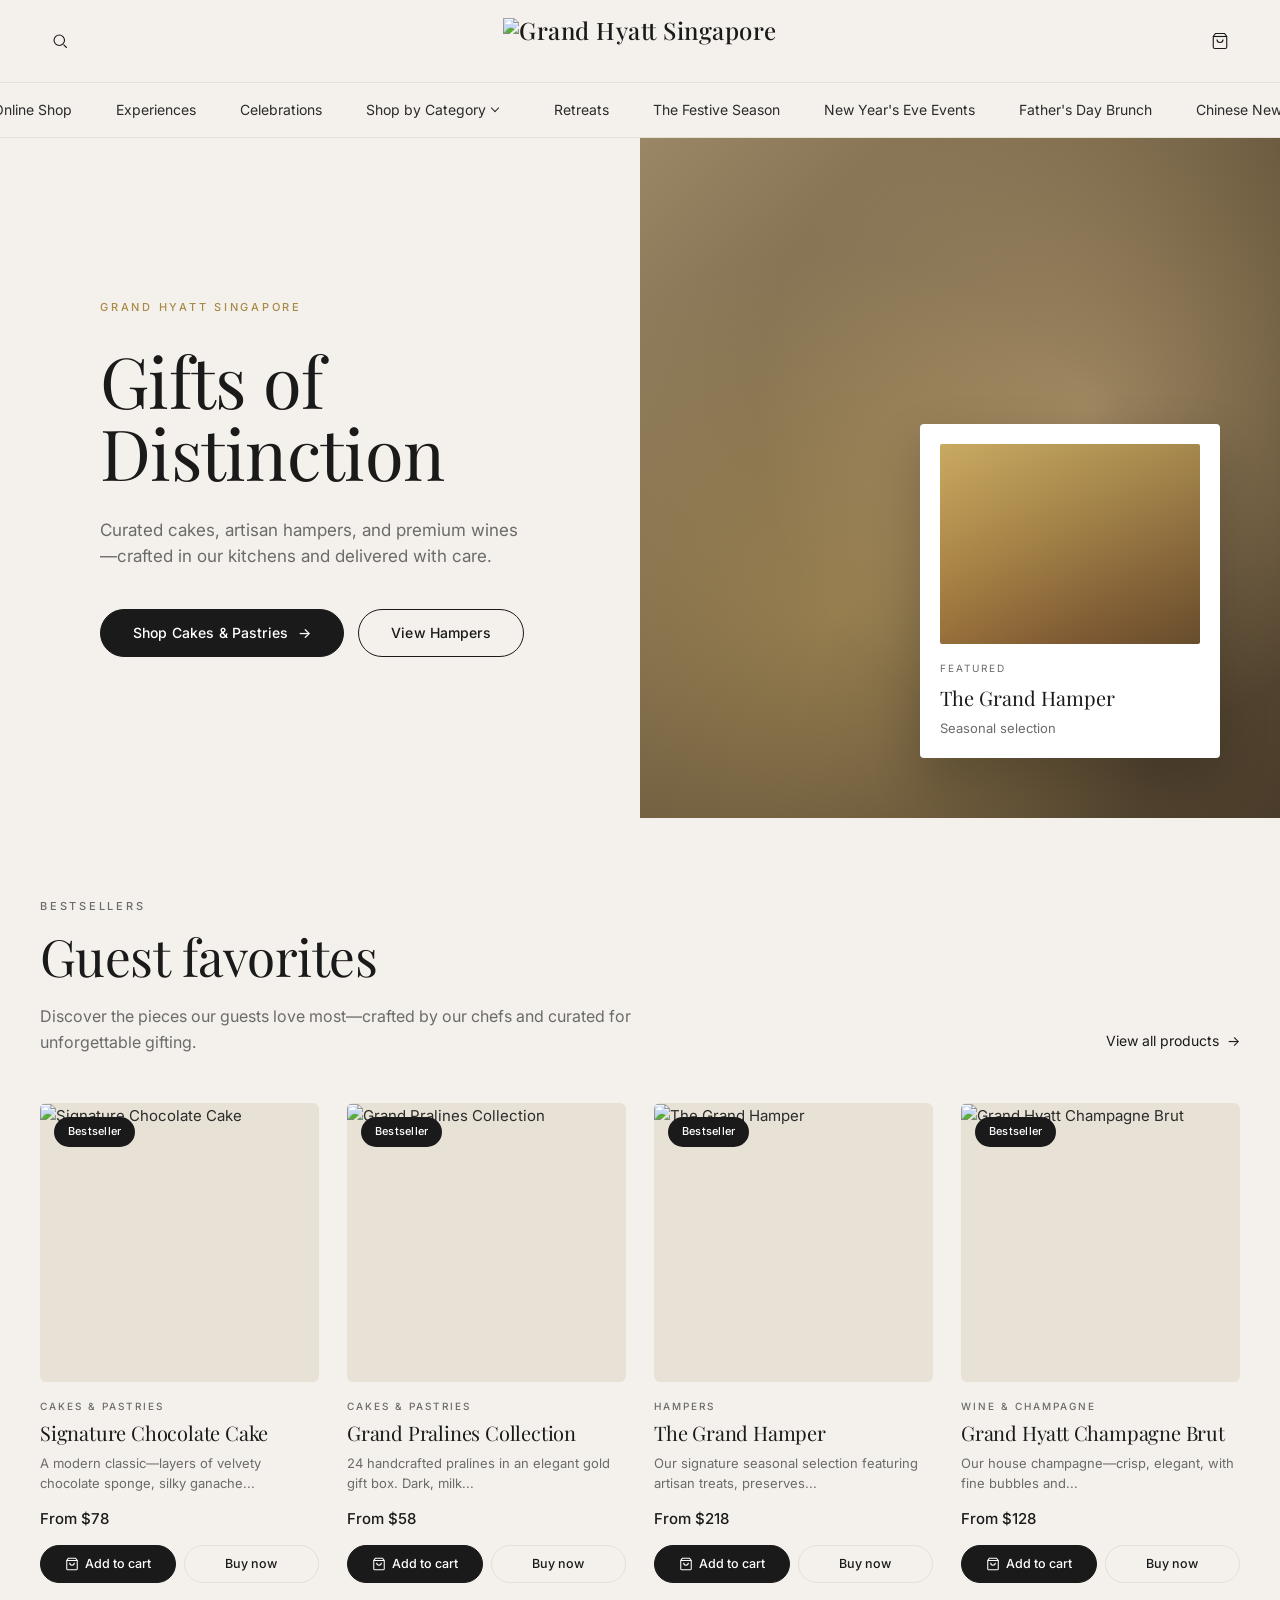
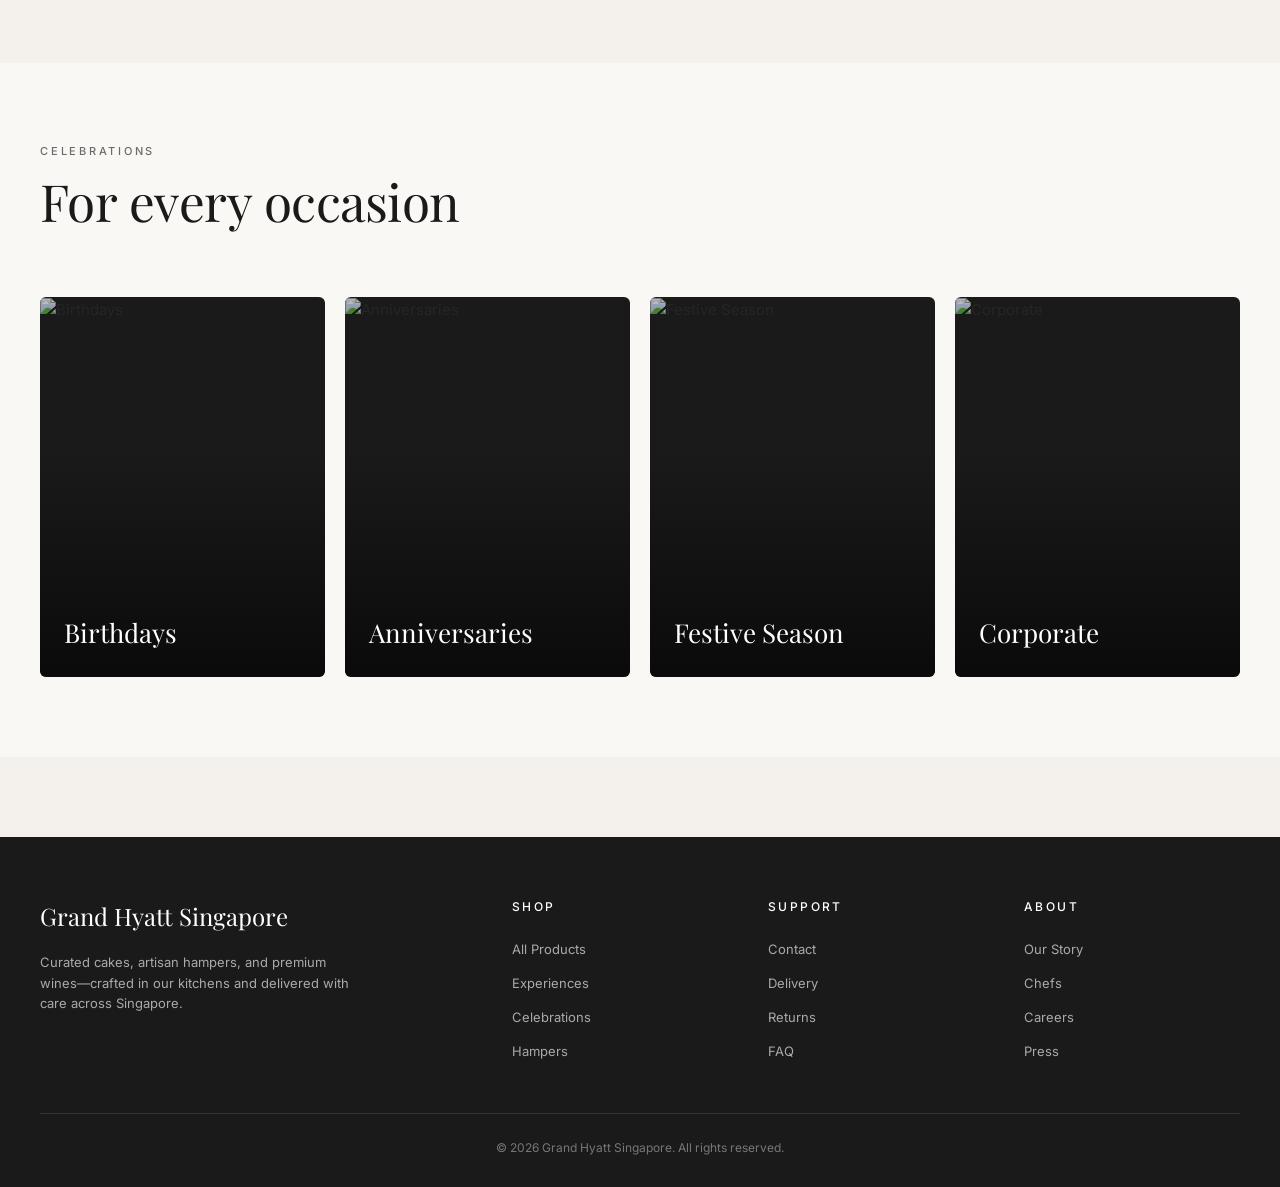
==== commit 81d0512e: "item detail +addto cart" ====
--- a/index.html
+++ b/index.html
@@ -16,7 +16,7 @@
         <button class="icon-btn" aria-label="Search">
             <svg width="18" height="18" viewBox="0 0 24 24" fill="none" stroke="currentColor" stroke-width="1.5"><circle cx="11" cy="11" r="7"/><path d="m21 21-4.3-4.3"/></svg>
         </button>
-        <a href="index.html" class="brand-logo"><img src="https://ireward.superghs.com/resource/yqhyattsgstore/logo/logo.jpg?v1.0004" alt="Grand Hyatt Singapore"></a>
+        <a href="index.html" class="brand-logo"><img src="https://ireward.superghs.com/resource/yqhyattsgstore/page/yqhyattsg_store_pure(1).png" alt="Grand Hyatt Singapore"></a>
         <a href="cart.html" class="icon-btn" aria-label="Cart">
             <svg width="18" height="18" viewBox="0 0 24 24" fill="none" stroke="currentColor" stroke-width="1.5"><path d="M6 2 3 6v14a2 2 0 0 0 2 2h14a2 2 0 0 0 2-2V6l-3-4Z"/><path d="M3 6h18"/><path d="M16 10a4 4 0 0 1-8 0"/></svg>
         </a>
@@ -84,45 +84,73 @@
         <div class="product-card" data-category="cakes">
             <div class="product-img-wrap">
                 <span class="product-badge bestseller">Bestseller</span>
-                <img class="product-img" src="https://picsum.photos/seed/gh157898554506/600/600" alt="Signature Chocolate Cake">
+                <img class="product-img" src="https://images.unsplash.com/photo-1578985545062-69928b1d9587?w=800&q=80&auto=format&fit=crop" alt="Signature Chocolate Cake">
             </div>
             <div class="product-category">CAKES &amp; PASTRIES</div>
             <a href="product.html"><h3 class="product-name">Signature Chocolate Cake</h3></a>
             <p class="product-desc">A modern classic—layers of velvety chocolate sponge, silky ganache...</p>
             <div class="product-price">From $78</div>
+            <div class="product-actions">
+                <button class="btn-card btn-add" type="button">
+                    <svg viewBox="0 0 24 24" fill="none" stroke="currentColor" stroke-width="1.8"><path d="M6 2 3 6v14a2 2 0 0 0 2 2h14a2 2 0 0 0 2-2V6l-3-4Z"/><path d="M3 6h18"/><path d="M16 10a4 4 0 0 1-8 0"/></svg>
+                    Add to cart
+                </button>
+                <a class="btn-card btn-buy" href="cart.html">Buy now</a>
+            </div>
         </div>
 
         <div class="product-card" data-category="cakes">
             <div class="product-img-wrap">
                 <span class="product-badge bestseller">Bestseller</span>
-                <img class="product-img" src="https://picsum.photos/seed/gh1548907040/600/600" alt="Grand Pralines Collection">
+                <img class="product-img" src="https://images.unsplash.com/photo-1548907040-4baa42d10919?w=800&q=80&auto=format&fit=crop" alt="Grand Pralines Collection">
             </div>
             <div class="product-category">CAKES &amp; PASTRIES</div>
             <a href="product.html"><h3 class="product-name">Grand Pralines Collection</h3></a>
             <p class="product-desc">24 handcrafted pralines in an elegant gold gift box. Dark, milk...</p>
             <div class="product-price">From $58</div>
+            <div class="product-actions">
+                <button class="btn-card btn-add" type="button">
+                    <svg viewBox="0 0 24 24" fill="none" stroke="currentColor" stroke-width="1.8"><path d="M6 2 3 6v14a2 2 0 0 0 2 2h14a2 2 0 0 0 2-2V6l-3-4Z"/><path d="M3 6h18"/><path d="M16 10a4 4 0 0 1-8 0"/></svg>
+                    Add to cart
+                </button>
+                <a class="btn-card btn-buy" href="cart.html">Buy now</a>
+            </div>
         </div>
 
         <div class="product-card" data-category="hampers">
             <div class="product-img-wrap">
                 <span class="product-badge bestseller">Bestseller</span>
-                <img class="product-img" src="https://picsum.photos/seed/gh160792059251/600/600" alt="The Grand Hamper">
+                <img class="product-img" src="https://images.unsplash.com/photo-1607920592519-bab2a4e0d45f?w=800&q=80&auto=format&fit=crop" alt="The Grand Hamper">
             </div>
             <div class="product-category">HAMPERS</div>
             <a href="product.html"><h3 class="product-name">The Grand Hamper</h3></a>
             <p class="product-desc">Our signature seasonal selection featuring artisan treats, preserves...</p>
             <div class="product-price">From $218</div>
+            <div class="product-actions">
+                <button class="btn-card btn-add" type="button">
+                    <svg viewBox="0 0 24 24" fill="none" stroke="currentColor" stroke-width="1.8"><path d="M6 2 3 6v14a2 2 0 0 0 2 2h14a2 2 0 0 0 2-2V6l-3-4Z"/><path d="M3 6h18"/><path d="M16 10a4 4 0 0 1-8 0"/></svg>
+                    Add to cart
+                </button>
+                <a class="btn-card btn-buy" href="cart.html">Buy now</a>
+            </div>
         </div>
 
         <div class="product-card" data-category="wine">
             <div class="product-img-wrap">
                 <span class="product-badge bestseller">Bestseller</span>
-                <img class="product-img" src="https://picsum.photos/seed/gh156952946584/600/600" alt="Grand Hyatt Champagne Brut">
+                <img class="product-img" src="https://images.unsplash.com/photo-1510812431401-41d2bd2722f3?w=800&q=80&auto=format&fit=crop" alt="Grand Hyatt Champagne Brut">
             </div>
             <div class="product-category">WINE &amp; CHAMPAGNE</div>
             <a href="product.html"><h3 class="product-name">Grand Hyatt Champagne Brut</h3></a>
             <p class="product-desc">Our house champagne—crisp, elegant, with fine bubbles and...</p>
             <div class="product-price">From $128</div>
+            <div class="product-actions">
+                <button class="btn-card btn-add" type="button">
+                    <svg viewBox="0 0 24 24" fill="none" stroke="currentColor" stroke-width="1.8"><path d="M6 2 3 6v14a2 2 0 0 0 2 2h14a2 2 0 0 0 2-2V6l-3-4Z"/><path d="M3 6h18"/><path d="M16 10a4 4 0 0 1-8 0"/></svg>
+                    Add to cart
+                </button>
+                <a class="btn-card btn-buy" href="cart.html">Buy now</a>
+            </div>
         </div>
     </div>
 </section>
@@ -137,19 +165,19 @@
     </div>
     <div class="celebration-grid stagger" style="margin-bottom: 0;">
         <a href="celebrations.html" class="celebration-card">
-            <img src="https://picsum.photos/seed/gh1562777717/600/600" alt="Birthdays">
+            <img src="https://images.unsplash.com/photo-1464349153735-7db50ed83c84?w=800&q=80&auto=format&fit=crop" alt="Birthdays">
             <span class="celeb-title">Birthdays</span>
         </a>
         <a href="celebrations.html" class="celebration-card">
-            <img src="https://picsum.photos/seed/gh1514849302/600/600" alt="Anniversaries">
+            <img src="https://images.unsplash.com/photo-1470309864661-68328b2cd0a5?w=800&q=80&auto=format&fit=crop" alt="Anniversaries">
             <span class="celeb-title">Anniversaries</span>
         </a>
         <a href="celebrations.html" class="celebration-card">
-            <img src="https://picsum.photos/seed/gh160828602262/600/600" alt="Festive Season">
+            <img src="https://images.unsplash.com/photo-1607344645866-009c320b63e0?w=800&q=80&auto=format&fit=crop" alt="Festive Season">
             <span class="celeb-title">Festive Season</span>
         </a>
         <a href="celebrations.html" class="celebration-card">
-            <img src="https://picsum.photos/seed/gh160734464586/600/600" alt="Corporate">
+            <img src="https://images.unsplash.com/photo-1552581234-26160f608093?w=800&q=80&auto=format&fit=crop" alt="Corporate">
             <span class="celeb-title">Corporate</span>
         </a>
     </div>
@@ -195,11 +223,6 @@
     </div>
 </footer>
 
-<div class="chat-widget">
-    <span class="chat-k">K</span>
-    <span>Kimi Agent</span>
-</div>
-
 <script src="https://code.jquery.com/jquery-3.7.1.min.js"></script>
 <script src="https://cdn.jsdelivr.net/npm/bootstrap@5.3.2/dist/js/bootstrap.bundle.min.js"></script>
 <script src="assets/js/main.js"></script>
--- a/assets/css/style.css
+++ b/assets/css/style.css
@@ -744,6 +744,64 @@
     font-weight: 500;
 }
 
+.product-actions {
+    display: flex;
+    gap: 8px;
+    margin-top: 14px;
+    opacity: 1;
+    transform: translateY(0);
+    transition: all 0.35s var(--transition-smooth);
+}
+
+.btn-card {
+    flex: 1;
+    display: inline-flex;
+    align-items: center;
+    justify-content: center;
+    gap: 6px;
+    padding: 11px 12px;
+    border-radius: 50px;
+    font-size: 12.5px;
+    font-weight: 500;
+    font-family: var(--font-sans);
+    cursor: pointer;
+    border: 1px solid transparent;
+    transition: all 0.25s var(--transition-smooth);
+    white-space: nowrap;
+    line-height: 1;
+}
+
+.btn-card.btn-add {
+    background: var(--gh-dark);
+    color: #fff;
+    border-color: var(--gh-dark);
+}
+
+.btn-card.btn-add:hover {
+    background: var(--gh-gold-dark);
+    border-color: var(--gh-gold-dark);
+    transform: translateY(-2px);
+    box-shadow: 0 8px 20px rgba(168, 138, 71, 0.28);
+}
+
+.btn-card.btn-buy {
+    background: transparent;
+    color: var(--gh-dark);
+    border-color: var(--gh-border);
+}
+
+.btn-card.btn-buy:hover {
+    background: var(--gh-dark);
+    color: #fff;
+    border-color: var(--gh-dark);
+    transform: translateY(-2px);
+}
+
+.btn-card svg {
+    width: 14px;
+    height: 14px;
+}
+
 /* ============================================
    PRODUCT DETAIL
 ============================================ */
